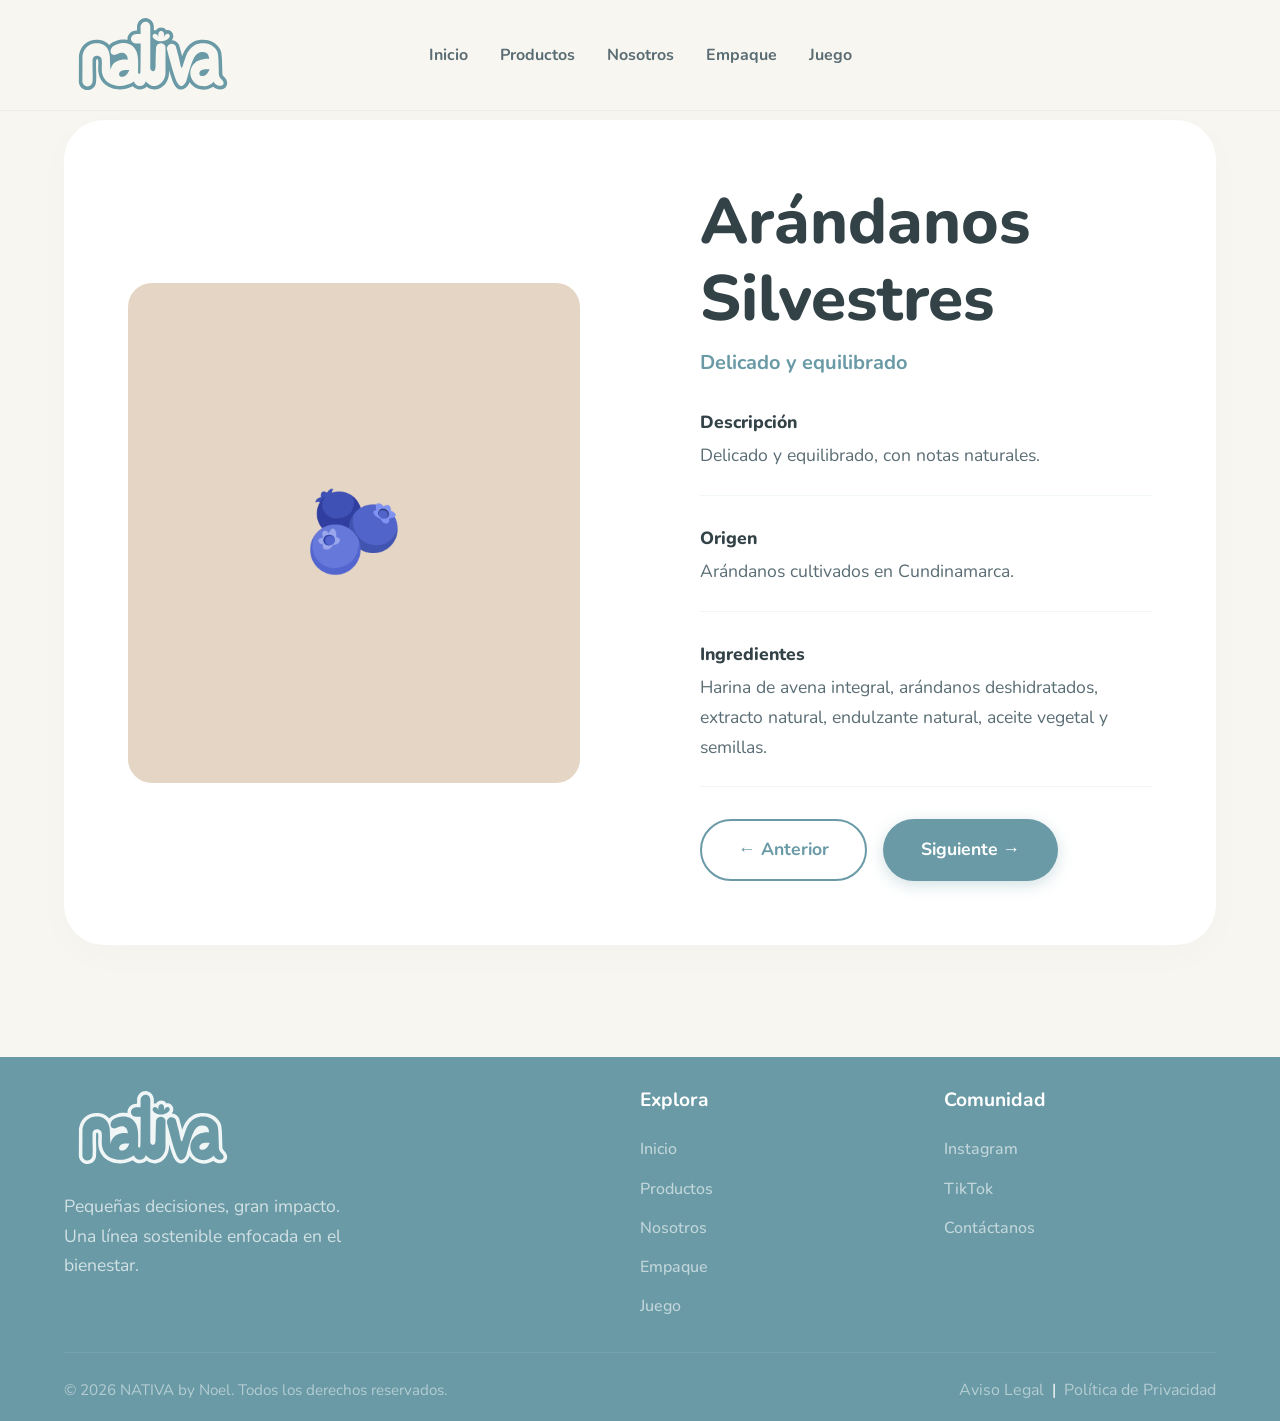
==== ArandanosSilvestres.html @ 36e85f1a "Remove producto.html and add new product pages for Arándanos Silvestres, Chocolate Oscuro, Fresa Nat" ====
<!doctype html>
<html lang="es">
  <head>
    <meta charset="UTF-8" />
    <meta name="viewport" content="width=device-width, initial-scale=1.0" />
    <title>Arándanos Silvestres - NATIVA by Noel</title>
    <link rel="preconnect" href="https://fonts.googleapis.com" />
    <link rel="preconnect" href="https://fonts.gstatic.com" crossorigin />
    <link
      href="https://fonts.googleapis.com/css2?family=Nunito:ital,wght@0,200..1000;1,200..1000&family=Poppins:ital,wght@0,100;0,200;0,300;0,400;0,500;0,600;0,700;0,800;0,900;1,100;1,200;1,300;1,400;1,500;1,600;1,700;1,800;1,900&display=swap"
      rel="stylesheet"
    />
    <link rel="stylesheet" href="styles.css" />
  </head>
  <body>
    <!-- NAVEGACIÓN -->
    <header class="header">
      <div class="container header__inner">
        <a href="index.html" class="header__logo"
          ><img src="src/logo.svg" alt="NATIVA Logo"
        /></a>

        <input type="checkbox" id="menu-toggle" class="menu-toggle" />
        <label for="menu-toggle" class="menu-icon">
          <span></span>
          <span></span>
          <span></span>
        </label>

        <nav class="nav">
          <ul class="nav__list">
            <li><a href="index.html#inicio" class="nav__link">Inicio</a></li>
            <li>
              <a href="index.html#productos" class="nav__link">Productos</a>
            </li>
            <li>
              <a href="index.html#sobre-nosotros" class="nav__link">Nosotros</a>
            </li>
            <li><a href="index.html#empaque" class="nav__link">Empaque</a></li>
            <li><a href="index.html#juego" class="nav__link">Juego</a></li>
          </ul>
        </nav>
      </div>
    </header>

    <!-- 3. SUBPÁGINA DE PRODUCTO -->
    <section class="product-detail">
      <div class="container">
        <div class="product-detail__grid">
          <div class="product-detail__image">🫐</div>

          <div class="product-detail__info">
            <h1>Arándanos Silvestres</h1>
            <p class="product-detail__flavor">Delicado y equilibrado</p>

            <div class="info-block">
              <h3>Descripción</h3>
              <p>Delicado y equilibrado, con notas naturales.</p>
            </div>

            <div class="info-block">
              <h3>Origen</h3>
              <p>Arándanos cultivados en Cundinamarca.</p>
            </div>

            <div class="info-block">
              <h3>Ingredientes</h3>
              <p>
                Harina de avena integral, arándanos deshidratados, extracto
                natural, endulzante natural, aceite vegetal y semillas.
              </p>
            </div>

            <div class="product-detail__actions">
              <a href="KiwiFresco.html" class="btn btn--secondary"
                >← Anterior</a
              >
              <a href="ChocolateOscuro.html" class="btn btn--primary"
                >Siguiente →</a
              >
            </div>
          </div>
        </div>
      </div>
    </section>

    <!-- FOOTER -->
    <footer class="footer" style="margin-top: 80px">
      <div class="container">
        <div class="footer__grid">
          <div class="footer__brand">
            <div class="footer__logo">
              <img src="src/logo.svg" alt="NATIVA Logo" />
            </div>
            <p class="footer__tagline">
              Pequeñas decisiones, gran impacto. Una línea sostenible enfocada
              en el bienestar.
            </p>
          </div>

          <div class="footer__links">
            <h4 class="footer__heading">Explora</h4>
            <ul>
              <li><a href="index.html#inicio">Inicio</a></li>
              <li><a href="index.html#productos">Productos</a></li>
              <li><a href="index.html#sobre-nosotros">Nosotros</a></li>
              <li><a href="index.html#empaque">Empaque</a></li>
              <li><a href="index.html#juego">Juego</a></li>
            </ul>
          </div>

          <div class="footer__socials">
            <h4 class="footer__heading">Comunidad</h4>
            <ul>
              <li><a href="#">Instagram</a></li>
              <li><a href="#">TikTok</a></li>
              <li><a href="#">Contáctanos</a></li>
            </ul>
          </div>
        </div>

        <div class="footer__bottom">
          <p class="footer__copyright">
            © 2026 NATIVA by Noel. Todos los derechos reservados.
          </p>
          <div class="footer__legal">
            <a href="#">Aviso Legal</a> &nbsp;|&nbsp;
            <a href="#">Política de Privacidad</a>
          </div>
        </div>
      </div>
    </footer>
  </body>
</html>
---- styles.css ----
/* ==========================================================================
   NATIVA BY NOEL - DESIGN SYSTEM & VARIABLES
   ========================================================================== */

:root {
  /* Colors */
  --color-primary: #699AA6;
  --color-bg: #f8f6f0;
  /* Derivado muy claro de off-white/crema */
  --color-secondary-1: #F8E8B3;
  /* Amarillo/Beige suave */
  --color-secondary-2: #DBE0BC;
  /* Verde olivo muy claro */
  --color-secondary-3: #CEDDD8;
  /* Gris verdoso claro */

  --color-text: #334247;
  --color-text-light: #5A6D74;
  --color-white: #ffffff;

  /* Typography */
  --font-primary: 'Nunito', sans-serif;

  /* Radii */
  --border-radius-pill: 50px;
  --border-radius-card: 24px;

  /* Spacing */
  --spacing-xs: 8px;
  --spacing-sm: 16px;
  --spacing-md: 24px;
  --spacing-lg: 32px;
  --spacing-xl: 64px;
  --spacing-xxl: 120px;
}

/* ==========================================================================
   RESET & GLOBAL
   ========================================================================== */

* {
  margin: 0;
  padding: 0;
  box-sizing: border-box;
}

html {
  font-size: 16px;
  scroll-behavior: smooth;
  scroll-padding-top: 90px;
}

body {
  font-family: var(--font-primary);
  background-color: var(--color-bg);
  color: var(--color-text);
  line-height: 1.7;
  overflow-x: hidden;
  -webkit-font-smoothing: antialiased;
}

a {
  text-decoration: none;
  color: inherit;
}

ul {
  list-style: none;
}

img {
  max-width: 100%;
  height: auto;
  display: block;
}

/* ==========================================================================
   TYPOGRAPHY
   ========================================================================== */

h1,
h2,
h3,
h4,
.font-bold {
  font-weight: 800;
  line-height: 1.2;
  color: var(--color-text);
}

h1 {
  font-size: clamp(2.5rem, 5vw, 4.5rem);
  margin-bottom: var(--spacing-md);
}

h2 {
  font-size: clamp(2rem, 4vw, 3rem);
  text-align: center;
  margin-bottom: var(--spacing-xl);
}

h3 {
  font-size: 1.5rem;
  margin-bottom: var(--spacing-sm);
}

p {
  margin-bottom: var(--spacing-md);
  font-size: 1.1rem;
  color: var(--color-text-light);
}

.text-center {
  text-align: center;
}

.text-primary {
  color: var(--color-primary);
}

/* ==========================================================================
   COMPONENTS
   ========================================================================== */

/* Buttons */
.btn {
  display: inline-block;
  padding: 14px 36px;
  border-radius: var(--border-radius-pill);
  font-family: var(--font-primary);
  font-weight: 700;
  font-size: 1.1rem;
  cursor: pointer;
  transition: all 0.3s cubic-bezier(0.25, 0.8, 0.25, 1);
  text-align: center;
  border: 2px solid transparent;
}

.btn--primary {
  background-color: var(--color-primary);
  color: var(--color-white);
  box-shadow: 0 4px 15px rgba(105, 154, 166, 0.3);
}

.btn--primary:hover {
  background-color: transparent;
  color: var(--color-primary);
  border-color: var(--color-primary);
  transform: translateY(-3px);
  box-shadow: 0 8px 25px rgba(105, 154, 166, 0.4);
}

.btn--secondary {
  background-color: transparent;
  color: var(--color-primary);
  border-color: var(--color-primary);
}

.btn--secondary:hover {
  background-color: var(--color-primary);
  color: var(--color-white);
  transform: translateY(-3px);
  box-shadow: 0 8px 25px rgba(105, 154, 166, 0.4);
}

/* Layout Utilities */
.container {
  max-width: 1200px;
  margin: 0 auto;
  padding: 0 var(--spacing-md);
}

section {
  padding: var(--spacing-lg) 0;
}

/* ==========================================================================
   HEADER / NAVBAR
   ========================================================================== */
.header {
  position: fixed;
  top: 0;
  left: 0;
  width: 100%;
  background-color: rgba(248, 246, 240, 0.85);
  backdrop-filter: blur(12px);
  z-index: 1000;
  padding: var(--spacing-sm) 0;
  border-bottom: 1px solid rgba(105, 154, 166, 0.1);
}

.header__inner {
  display: flex;
  align-items: center;
  position: relative;
}

.menu-toggle {
  display: none;
}

.menu-icon {
  display: none;
  cursor: pointer;
  flex-direction: column;
  gap: 6px;
  margin-left: auto;
  z-index: 1001;
}

.menu-icon span {
  display: block;
  width: 25px;
  height: 3px;
  background-color: var(--color-primary);
  border-radius: 2px;
  transition: all 0.3s ease;
}

.nav {
  position: absolute;
  left: 50%;
  transform: translateX(-50%);
}

.header__logo {
  display: flex;
  align-items: center;
}

.header__logo img {
  width: 178px;
  height: auto;
}

.nav__list {
  display: flex;
  gap: var(--spacing-lg);
}

.nav__link {
  font-weight: 700;
  color: var(--color-text-light);
  position: relative;
  transition: color 0.3s ease;
  font-size: 1rem;
}

.nav__link:hover {
  color: var(--color-primary);
}

.nav__link::after {
  content: '';
  position: absolute;
  width: 0;
  height: 2px;
  bottom: -4px;
  left: 0;
  background-color: var(--color-primary);
  transition: width 0.3s ease;
}

.nav__link:hover::after {
  width: 100%;
}

/* ==========================================================================
   HERO SECTION
   ========================================================================== */
.hero__banner {
  background-color: var(--color-primary);
  padding: 180px 0 80px;
  color: var(--color-white);
}

.hero__banner-inner {
  display: grid;
  grid-template-columns: 1fr 1fr;
  gap: var(--spacing-xl);
  align-items: center;
}

.hero__quote {
  color: var(--color-white);
  font-size: clamp(2.5rem, 5vw, 3.5rem);
  font-weight: 800;
  line-height: 1.25;
  margin-bottom: var(--spacing-lg);
}

.btn--white {
  background-color: var(--color-bg);
  color: var(--color-primary);
  font-weight: 800;
}

.btn--white:hover {
  background-color: var(--color-secondary-1);
  color: var(--color-primary);
  transform: translateY(-3px);
  box-shadow: 0 8px 25px rgba(0, 0, 0, 0.1);
}

.hero__banner-visual {
  display: flex;
  justify-content: center;
  align-items: center;
}

.hero__illustration {
  width: 100%;
  max-width: 480px;
  height: auto;
  display: block;
}

.hero__statement {
  background-color: var(--color-bg);
  padding: var(--spacing-xxl) 0;
  text-align: center;
}

.hero__statement-title {
  color: var(--color-primary);
  margin-bottom: var(--spacing-xl);
}

.hero__icons {
  display: flex;
  justify-content: center;
  gap: var(--spacing-xxl);
  margin-bottom: var(--spacing-xl);
}

.hero__icon-item {
  display: flex;
  flex-direction: column;
  align-items: center;
  gap: var(--spacing-md);
}

.icon-circle {
  width: 100px;
  height: 100px;
  display: flex;
  align-items: center;
  justify-content: center;
}

.icon-circle img {
  width: 100%;
  height: auto;
  display: block;
}

.hero__icon-item p {
  color: var(--color-primary);
  font-size: 1rem;
  font-weight: 600;
  margin: 0;
}

.hero__statement-text {
  max-width: 700px;
  margin: 0 auto var(--spacing-xl);
  color: var(--color-primary);
  font-size: 1.15rem;
  line-height: 1.8;
  font-weight: 500;
}

/* ==========================================================================
   PRODUCTOS SECTION
   ========================================================================== */
.products {
  background-color: var(--color-white);
  border-radius: 40px;
  margin: 0 var(--spacing-md);
  box-shadow: 0 10px 40px rgba(0, 0, 0, 0.02);
}

.products__intro {
  max-width: 700px;
  margin: 0 auto var(--spacing-xl);
  text-align: center;
  font-size: 1.2rem;
}

.products__grid {
  display: grid;
  grid-template-columns: repeat(auto-fit, minmax(250px, 1fr));
  gap: var(--spacing-lg);
}

.product-card {
  background: var(--color-bg);
  border-radius: var(--border-radius-card);
  padding: var(--spacing-xl) var(--spacing-md);
  text-align: center;
  transition: all 0.4s ease;
  position: relative;
  overflow: hidden;
  display: flex;
  flex-direction: column;
  align-items: center;
  justify-content: center;
  text-decoration: none;
  border: 1px solid transparent;
}

.product-card:hover {
  transform: translateY(-10px);
  box-shadow: 0 15px 35px rgba(105, 154, 166, 0.15);
  border-color: rgba(105, 154, 166, 0.3);
}

/* Círculos dinámicos de colores para los productos */
.product-card__visual {
  width: 150px;
  height: 150px;
  border-radius: 50%;
  margin: 0 auto var(--spacing-lg);
  display: flex;
  align-items: center;
  justify-content: center;
  font-size: 3rem;
  transition: transform 0.4s ease;
}

.product-card:hover .product-card__visual {
  transform: scale(1.1);
}

.product-card--chocolate .product-card__visual {
  background-color: #e5d5c5;
  color: #4a3b32;
}

.product-card--fresa .product-card__visual {
  background-color: #fce4ec;
  color: #d8435d;
}

.product-card--kiwi .product-card__visual {
  background-color: #e8f5e9;
  color: #4caf50;
}

.product-card--arandanos .product-card__visual {
  background-color: #e8eaf6;
  color: #3f51b5;
}

.product-card__title {
  font-size: 1.5rem;
  margin-bottom: var(--spacing-xs);
}

.product-card__desc {
  font-size: 1rem;
  margin-bottom: 0;
  color: var(--color-text-light);
}

/* ==========================================================================
   SOBRE NOSOTROS SECTION
   ========================================================================== */
.about {
  position: relative;
}

.about__grid {
  display: grid;
  grid-template-columns: 1fr 1fr;
  gap: var(--spacing-xl);
  align-items: center;
}

.about__visual {
  position: relative;
  padding-bottom: 80px;
}

.about__image-wrapper {
  height: 500px;
  border-radius: var(--border-radius-card);
  overflow: hidden;
  background-color: var(--color-secondary-3);
  box-shadow: 0 20px 40px rgba(0, 0, 0, 0.05);
}

.about__image-placeholder {
  width: 100%;
  height: 100%;
  display: flex;
  align-items: center;
  justify-content: center;
  font-weight: 800;
  color: var(--color-primary);
  background: linear-gradient(135deg, var(--color-secondary-3), #e2ebe7);
}

.about__context-box {
  background-color: var(--color-secondary-1);
  padding: var(--spacing-lg);
  border-radius: var(--border-radius-card);
  position: absolute;
  bottom: 20px;
  right: -30px;
  width: 75%;
  box-shadow: 0 15px 35px rgba(0, 0, 0, 0.08);
}


.about__context-box::before {
  content: '“';
  font-size: 6rem;
  color: rgba(255, 255, 255, 0.5);
  position: absolute;
  top: -10px;
  left: 15px;
  font-family: serif;
  line-height: 1;
}

.about__context {
  font-size: 1.05rem;
  font-style: italic;
  position: relative;
  z-index: 1;
}

.about__focus-list {
  margin-top: var(--spacing-lg);
  display: flex;
  flex-direction: column;
  gap: var(--spacing-md);
}

.focus-item {
  display: flex;
  align-items: center;
  gap: var(--spacing-md);
  background: var(--color-white);
  padding: var(--spacing-md);
  border-radius: var(--border-radius-card);
  box-shadow: 0 5px 15px rgba(0, 0, 0, 0.02);
}

.focus-item__icon {
  width: 50px;
  height: 50px;
  background-color: var(--color-secondary-3);
  border-radius: 50%;
  display: flex;
  align-items: center;
  justify-content: center;
  color: var(--color-primary);
  font-size: 1.5rem;
}

.focus-item__text {
  font-weight: 700;
  font-size: 1.1rem;
  margin: 0;
  color: var(--color-text);
}

/* ==========================================================================
   KIT & EMPAQUE SECTION
   ========================================================================== */
.packaging {
  background-color: var(--color-secondary-3);
  position: relative;
  overflow: hidden;
}

.packaging .container {
  display: grid;
  grid-template-columns: 1fr 1fr;
  gap: var(--spacing-xl);
  align-items: center;
}

.packaging__image-wrapper {
  background-color: var(--color-white);
  border-radius: var(--border-radius-card);
  height: 500px;
  display: flex;
  align-items: center;
  justify-content: center;
  box-shadow: 0 20px 40px rgba(0, 0, 0, 0.05);
}

.packaging__hexagon {
  width: 200px;
  height: 230px;
  background-color: var(--color-secondary-1);
  clip-path: polygon(50% 0%, 100% 25%, 100% 75%, 50% 100%, 0% 75%, 0% 25%);
  display: flex;
  align-items: center;
  justify-content: center;
  font-weight: 800;
  color: var(--color-primary);
  text-align: center;
  padding: 20px;
  box-shadow: inset 0 0 0 10px rgba(255, 255, 255, 0.5);
}

.packaging__content h2 {
  text-align: left;
  margin-bottom: var(--spacing-md);
}

.packaging__list {
  display: grid;
  grid-template-columns: 1fr 1fr;
  gap: var(--spacing-sm);
  margin: var(--spacing-lg) 0;
}

.packaging__list-item {
  display: flex;
  align-items: flex-start;
  gap: 10px;
  background: rgba(255, 255, 255, 0.5);
  padding: var(--spacing-sm);
  border-radius: 12px;
}

.packaging__list-item::before {
  content: '✓';
  color: var(--color-primary);
  font-weight: 800;
}

.kit-box {
  background: var(--color-white);
  padding: var(--spacing-md);
  border-radius: var(--border-radius-card);
  margin-top: var(--spacing-lg);
  border-left: 4px solid var(--color-primary);
}

.kit-box h3 {
  margin-bottom: 8px;
}

.kit-box p {
  margin-bottom: 0;
  font-size: 1rem;
}

/* ==========================================================================
   JUEGO SECTION
   ========================================================================== */
.game {
  background-color: var(--color-bg);
}

.game__intro {
  max-width: 800px;
  margin: 0 auto var(--spacing-xl);
  text-align: center;
}

.game__layout {
  display: grid;
  grid-template-columns: 1fr 1.5fr;
  gap: var(--spacing-xl);
  margin-bottom: var(--spacing-xl);
}

.game__rules-box {
  background: var(--color-white);
  padding: var(--spacing-lg);
  border-radius: var(--border-radius-card);
  box-shadow: 0 10px 30px rgba(0, 0, 0, 0.03);
}

.game__steps {
  counter-reset: game-steps;
  display: flex;
  flex-direction: column;
  gap: var(--spacing-md);
}

.game__step {
  display: flex;
  align-items: center;
  gap: var(--spacing-md);
  position: relative;
}

.game__step::before {
  counter-increment: game-steps;
  content: counter(game-steps);
  width: 32px;
  height: 32px;
  background-color: var(--color-primary);
  color: var(--color-white);
  border-radius: 50%;
  display: flex;
  align-items: center;
  justify-content: center;
  font-weight: 800;
  flex-shrink: 0;
}

.game__cards-grid {
  display: grid;
  grid-template-columns: 1fr 1fr;
  gap: var(--spacing-md);
}

.card-type {
  padding: var(--spacing-md);
  border-radius: var(--border-radius-card);
  text-align: center;
  display: flex;
  flex-direction: column;
  align-items: center;
  justify-content: center;
  height: 100%;
}

.card-type h4 {
  margin-bottom: 8px;
}

.card-type p {
  font-size: 0.95rem;
  margin-bottom: 0;
}

.card-type--positive {
  background-color: var(--color-secondary-2);
}

.card-type--negative {
  background-color: #f7e1d7;
}

.card-type--question {
  background-color: var(--color-secondary-1);
}

.card-type--challenge {
  background-color: var(--color-secondary-3);
}

.game__digital {
  background-color: var(--color-primary);
  color: var(--color-white);
  padding: var(--spacing-xl);
  border-radius: var(--border-radius-card);
  display: grid;
  grid-template-columns: 2fr 1fr;
  gap: var(--spacing-lg);
  align-items: center;
}

.game__digital p,
.game__digital h3 {
  color: var(--color-white);
}

.game__important-note {
  background-color: rgba(255, 255, 255, 0.1);
  border-left: 4px solid var(--color-secondary-1);
  padding: var(--spacing-md);
  border-radius: 0 12px 12px 0;
}

.game__important-note p {
  margin-bottom: 0;
  font-weight: 600;
  font-size: 1rem;
}

.qr-placeholder {
  width: 150px;
  height: 150px;
  background-color: var(--color-white);
  border-radius: 12px;
  margin: 0 auto;
  display: flex;
  flex-direction: column;
  align-items: center;
  justify-content: center;
  gap: 10px;
}

.qr-dots {
  display: grid;
  grid-template-columns: repeat(3, 1fr);
  gap: 4px;
}

.qr-dots span {
  width: 12px;
  height: 12px;
  background-color: var(--color-primary);
  border-radius: 2px;
}

/* ==========================================================================
   FOOTER
   ========================================================================== */
.footer {
  background-color: #699AA6;
  color: var(--color-white);
  padding: var(--spacing-lg) 0 var(--spacing-sm);
}

.footer__grid {
  display: grid;
  grid-template-columns: 2fr 1fr 1fr;
  gap: var(--spacing-lg);
  margin-bottom: var(--spacing-lg);
}

.footer__logo {
  display: block;
  margin-bottom: var(--spacing-md);
}

.footer__logo img {
  width: 178px;
  height: auto;
  filter: brightness(0) invert(1) opacity(0.9);
}

.footer__tagline {
  color: rgba(255, 255, 255, 0.7);
  max-width: 300px;
}

.footer__heading {
  font-size: 1.2rem;
  color: var(--color-white);
  margin-bottom: var(--spacing-md);
  font-weight: 700;
}

.footer__links ul,
.footer__socials ul {
  display: flex;
  flex-direction: column;
  gap: 12px;
}

.footer__links a,
.footer__socials a {
  color: rgba(255, 255, 255, 0.6);
  transition: color 0.3s ease;
  font-weight: 500;
}

.footer__links a:hover,
.footer__socials a:hover {
  color: var(--color-secondary-1);
}

.footer__bottom {
  display: flex;
  justify-content: space-between;
  align-items: center;
  border-top: 1px solid rgba(255, 255, 255, 0.1);
  padding-top: var(--spacing-md);
  flex-wrap: wrap;
  gap: 16px;
}

.footer__copyright {
  font-size: 0.95rem;
  color: rgba(255, 255, 255, 0.5);
  margin-bottom: 0;
}

.footer__legal a {
  color: rgba(255, 255, 255, 0.5);
  transition: color 0.3s ease;
}

.footer__legal a:hover {
  color: var(--color-secondary-1);
}

/* ==========================================================================
   PRODUCT SUBPAGE TEMPLATE SPECIFICS
   ========================================================================== */
.product-detail {
  padding-top: 120px;
  /* Offset for header */
}

.product-detail__grid {
  display: grid;
  grid-template-columns: 1fr 1fr;
  gap: var(--spacing-xxl);
  align-items: center;
  background: var(--color-white);
  border-radius: 40px;
  padding: var(--spacing-xl);
  box-shadow: 0 10px 40px rgba(0, 0, 0, 0.02);
}

.product-detail__image {
  background-color: #e5d5c5;
  /* Default chocolate */
  height: 500px;
  border-radius: var(--border-radius-card);
  display: flex;
  align-items: center;
  justify-content: center;
  font-size: 5rem;
}

.product-detail__info h1 {
  margin-bottom: var(--spacing-xs);
}

.product-detail__flavor {
  font-size: 1.25rem;
  color: var(--color-primary);
  font-weight: 700;
  margin-bottom: var(--spacing-lg);
}

.info-block {
  margin-bottom: var(--spacing-lg);
  padding-bottom: var(--spacing-md);
  border-bottom: 1px solid rgba(105, 154, 166, 0.1);
}

.info-block:last-child {
  border-bottom: none;
}

.info-block h3 {
  font-size: 1.1rem;
  color: var(--color-text);
  margin-bottom: 8px;
}

.info-block p {
  margin-bottom: 0;
}

.product-detail__actions {
  margin-top: 32px;
  display: flex;
  gap: 16px;
  flex-wrap: wrap;
}

/* ==========================================================================
   RESPONSIVE DESIGN (MOBILE ADAPTATIONS)
   ========================================================================== */
@media (max-width: 992px) {

  .hero__inner,
  .about__grid,
  .packaging .container,
  .game__layout,
  .product-detail__grid {
    grid-template-columns: 1fr;
  }

  .hero__content {
    order: 2;
    padding-right: 0;
    text-align: center;
  }

  .hero__image-wrapper {
    order: 1;
    height: 400px;
  }

  .hero__pillars {
    flex-direction: column;
  }

  .game__digital {
    grid-template-columns: 1fr;
    text-align: center;
  }

  .game__important-note {
    border-left: none;
    border-top: 4px solid var(--color-secondary-1);
    border-radius: 0 0 12px 12px;
  }

  .about__visual {
    padding-bottom: 0;
  }

  .about__context-box {
    position: relative;
    right: 0;
    width: 100%;
    margin-top: -60px;
  }

  .footer__grid {
    grid-template-columns: 1fr;
    text-align: center;
  }

  .footer__logo {
    display: flex;
    justify-content: center;
  }

  .footer__tagline {
    margin: 0 auto;
  }

  .footer__bottom {
    flex-direction: column-reverse;
    text-align: center;
    justify-content: center;
  }
}

@media (max-width: 768px) {
  :root {
    --spacing-xxl: 80px;
    --spacing-xl: 40px;
  }

  .menu-icon {
    display: flex;
  }

  .nav {
    position: fixed;
    top: 70px;
    left: 0;
    width: 100%;
    padding: var(--spacing-lg) 0 var(--spacing-xl);
    background-color: var(--color-bg);
    transform: translateY(-150%);
    transition: transform 0.4s ease-in-out;
    border-bottom: 2px solid rgba(105, 154, 166, 0.1);
    box-shadow: 0 15px 35px rgba(0, 0, 0, 0.08);
    z-index: 999;
  }

  .nav__list {
    flex-direction: column;
    align-items: center;
    gap: var(--spacing-md);
  }

  /* Reveal menu */
  .menu-toggle:checked~.nav {
    transform: translateY(0);
  }

  /* Hamburger to X animation */
  .menu-toggle:checked~.menu-icon span:nth-child(1) {
    transform: translateY(9px) rotate(45deg);
  }

  .menu-toggle:checked~.menu-icon span:nth-child(2) {
    opacity: 0;
  }

  .menu-toggle:checked~.menu-icon span:nth-child(3) {
    transform: translateY(-9px) rotate(-45deg);
  }

  .hero__banner-inner {
    grid-template-columns: 1fr;
    text-align: center;
  }

  .hero__illustration {
    max-width: 320px;
    margin: 0 auto;
  }

  .hero__icons {
    flex-direction: column;
    gap: var(--spacing-xl);
  }

  .hero__banner {
    padding: 140px 0 60px;
  }

  .packaging__list,
  .game__cards-grid {
    grid-template-columns: 1fr;
  }

  .products {
    margin: 0 var(--spacing-sm);
    border-radius: 20px;
  }

  .products__grid {
    grid-template-columns: 1fr;
  }

  .product-detail__image {
    height: 300px;
    font-size: 4rem;
  }

  .product-detail__grid {
    padding: var(--spacing-md);
    border-radius: 24px;
  }

  .btn {
    width: 100%;
  }
}
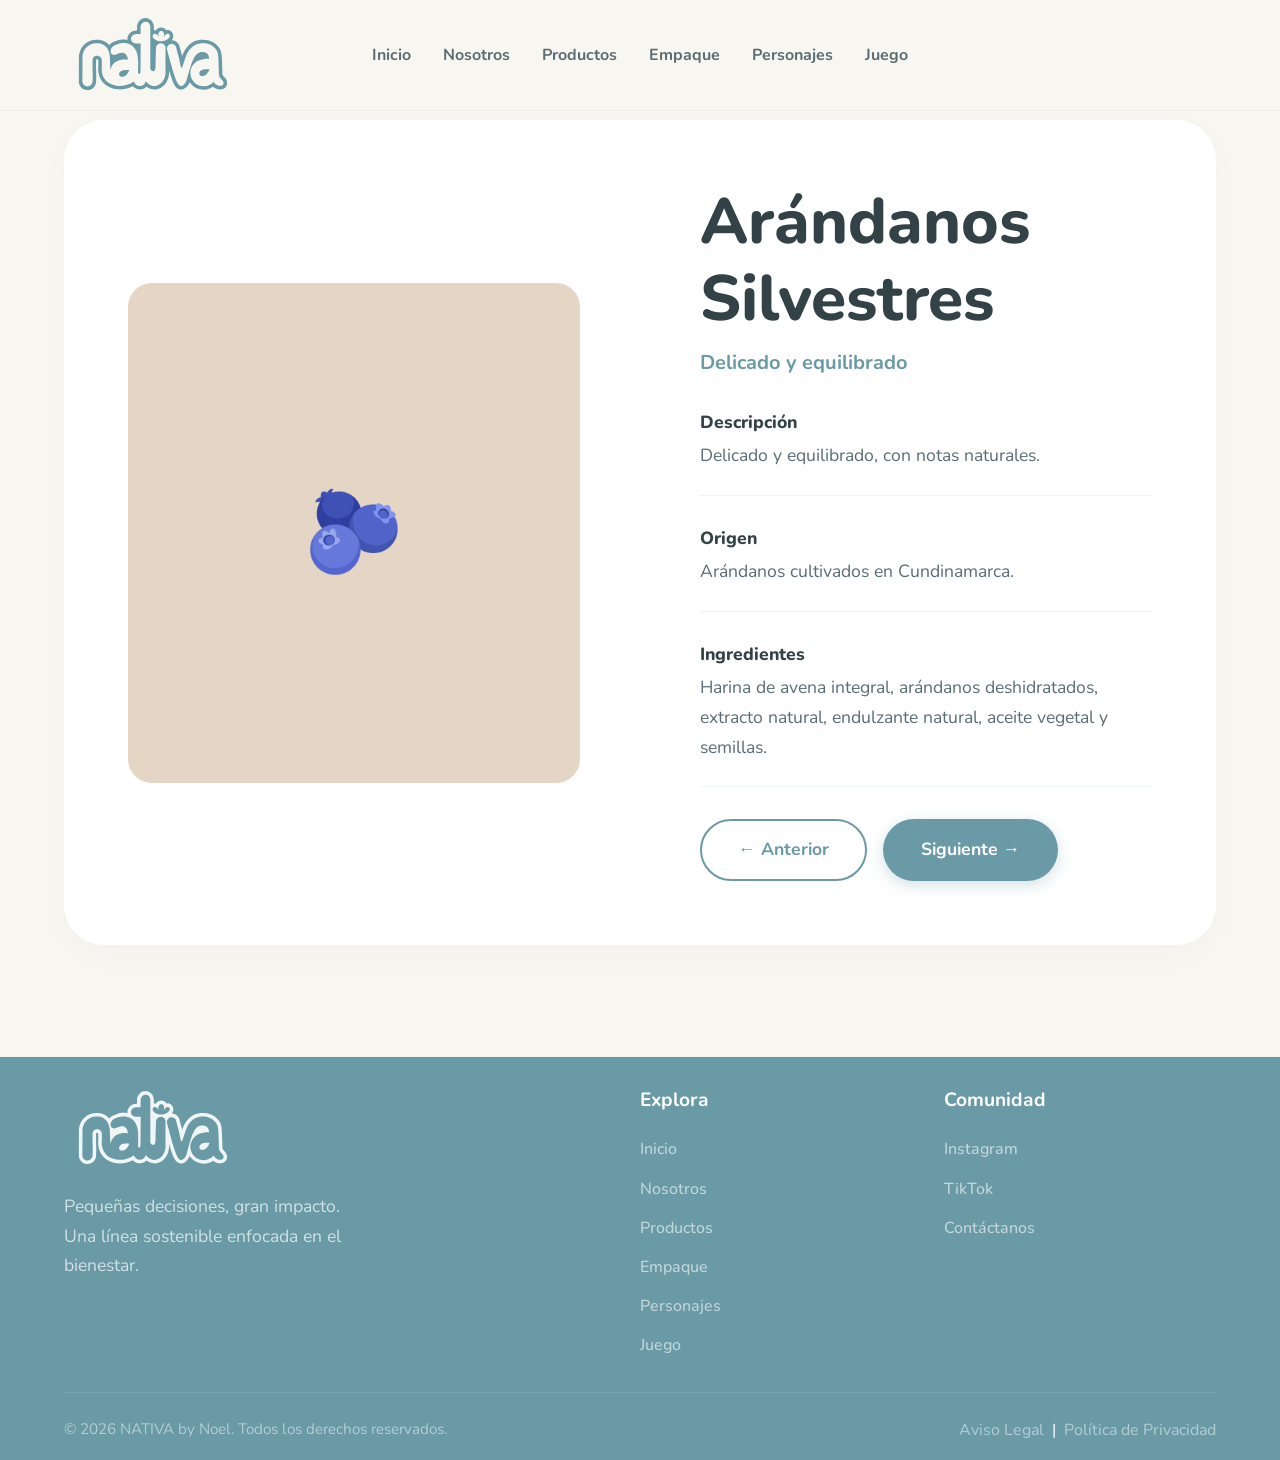
==== commit 2b31bc3a: "Refactor code structure for improved readability and maintainability" ====
--- a/ArandanosSilvestres.html
+++ b/ArandanosSilvestres.html
@@ -20,23 +20,25 @@
           ><img src="src/logo.svg" alt="NATIVA Logo"
         /></a>
 
-        <input type="checkbox" id="menu-toggle" class="menu-toggle" />
-        <label for="menu-toggle" class="menu-icon">
+        <button id="menu-toggle" class="menu-icon" aria-label="Abrir menú">
           <span></span>
           <span></span>
           <span></span>
-        </label>
+        </button>
 
         <nav class="nav">
           <ul class="nav__list">
             <li><a href="index.html#inicio" class="nav__link">Inicio</a></li>
             <li>
+              <a href="index.html#sobre-nosotros" class="nav__link">Nosotros</a>
+            </li>
+            <li>
               <a href="index.html#productos" class="nav__link">Productos</a>
             </li>
+            <li><a href="index.html#empaque" class="nav__link">Empaque</a></li>
             <li>
-              <a href="index.html#sobre-nosotros" class="nav__link">Nosotros</a>
+              <a href="index.html#personajes" class="nav__link">Personajes</a>
             </li>
-            <li><a href="index.html#empaque" class="nav__link">Empaque</a></li>
             <li><a href="index.html#juego" class="nav__link">Juego</a></li>
           </ul>
         </nav>
@@ -102,9 +104,10 @@
             <h4 class="footer__heading">Explora</h4>
             <ul>
               <li><a href="index.html#inicio">Inicio</a></li>
+              <li><a href="index.html#sobre-nosotros">Nosotros</a></li>
               <li><a href="index.html#productos">Productos</a></li>
-              <li><a href="index.html#sobre-nosotros">Nosotros</a></li>
               <li><a href="index.html#empaque">Empaque</a></li>
+              <li><a href="index.html#personajes">Personajes</a></li>
               <li><a href="index.html#juego">Juego</a></li>
             </ul>
           </div>
@@ -130,5 +133,6 @@
         </div>
       </div>
     </footer>
+    <script src="main.js"></script>
   </body>
 </html>
--- a/styles.css
+++ b/styles.css
@@ -4,22 +4,22 @@
 
 :root {
   /* Colors */
-  --color-primary: #699AA6;
+  --color-primary: #699aa6;
   --color-bg: #f8f6f0;
   /* Derivado muy claro de off-white/crema */
-  --color-secondary-1: #F8E8B3;
+  --color-secondary-1: #f8e8b3;
   /* Amarillo/Beige suave */
-  --color-secondary-2: #DBE0BC;
+  --color-secondary-2: #dbe0bc;
   /* Verde olivo muy claro */
-  --color-secondary-3: #CEDDD8;
+  --color-secondary-3: #ceddd8;
   /* Gris verdoso claro */
 
   --color-text: #334247;
-  --color-text-light: #5A6D74;
+  --color-text-light: #5a6d74;
   --color-white: #ffffff;
 
   /* Typography */
-  --font-primary: 'Nunito', sans-serif;
+  --font-primary: "Nunito", sans-serif;
 
   /* Radii */
   --border-radius-pill: 50px;
@@ -195,9 +195,6 @@
   position: relative;
 }
 
-.menu-toggle {
-  display: none;
-}
 
 .menu-icon {
   display: none;
@@ -226,6 +223,8 @@
 .header__logo {
   display: flex;
   align-items: center;
+  position: relative;
+  z-index: 1002; /* Ensure logo sits above mobile nav overlay */
 }
 
 .header__logo img {
@@ -251,7 +250,7 @@
 }
 
 .nav__link::after {
-  content: '';
+  content: "";
   position: absolute;
   width: 0;
   height: 2px;
@@ -461,6 +460,93 @@
   font-size: 1rem;
   margin-bottom: 0;
   color: var(--color-text-light);
+}
+
+/* ==========================================================================
+   PERSONAJES SECTION
+   ========================================================================== */
+.characters {
+  background-color: var(--color-bg);
+  padding: var(--spacing-xxl) 0;
+  text-align: center;
+}
+
+.characters__intro {
+  max-width: 800px;
+  margin: 0 auto var(--spacing-xl);
+  font-size: 1.15rem;
+  line-height: 1.8;
+  color: var(--color-text-light);
+  font-weight: 500;
+}
+
+.characters__grid {
+  display: grid;
+  grid-template-columns: repeat(auto-fit, minmax(260px, 1fr));
+  gap: var(--spacing-lg);
+  margin-top: var(--spacing-xl);
+}
+
+.character-card {
+  background: var(--color-white);
+  border-radius: var(--border-radius-card);
+  padding: var(--spacing-xl) var(--spacing-md);
+  text-align: center;
+  transition: all 0.4s ease;
+  border: 1px solid rgba(105, 154, 166, 0.1);
+  display: flex;
+  flex-direction: column;
+  align-items: center;
+}
+
+.character-card:hover {
+  transform: translateY(-10px);
+  box-shadow: 0 15px 35px rgba(105, 154, 166, 0.15);
+}
+
+.character-card__visual {
+  width: 140px;
+  height: 140px;
+  border-radius: 20px; /* Cuadrado con bordes redondeados */
+  margin: 0 auto var(--spacing-lg);
+  display: flex;
+  align-items: center;
+  justify-content: center;
+  overflow: hidden;
+}
+
+.character-card__visual img {
+  width: 100%;
+  height: 100%;
+  object-fit: cover;
+}
+
+.character-card--luma .character-card__visual {
+  background-color: #fce4ec;
+}
+
+.character-card--mia .character-card__visual {
+  background-color: #fff3e0;
+}
+
+.character-card--nela .character-card__visual {
+  background-color: #fff8e1;
+}
+
+.character-card--rio .character-card__visual {
+  background-color: #e3f2fd;
+}
+
+.character-card__title {
+  color: var(--color-primary);
+  font-size: 1.4rem;
+  margin-bottom: var(--spacing-sm);
+}
+
+.character-card__desc {
+  font-size: 1rem;
+  color: var(--color-text-light);
+  line-height: 1.6;
 }
 
 /* ==========================================================================
@@ -512,9 +598,8 @@
   box-shadow: 0 15px 35px rgba(0, 0, 0, 0.08);
 }
 
-
 .about__context-box::before {
-  content: '“';
+  content: "“";
   font-size: 6rem;
   color: rgba(255, 255, 255, 0.5);
   position: absolute;
@@ -630,7 +715,7 @@
 }
 
 .packaging__list-item::before {
-  content: '✓';
+  content: "✓";
   color: var(--color-primary);
   font-weight: 800;
 }
@@ -809,7 +894,7 @@
    FOOTER
    ========================================================================== */
 .footer {
-  background-color: #699AA6;
+  background-color: #699aa6;
   color: var(--color-white);
   padding: var(--spacing-lg) 0 var(--spacing-sm);
 }
@@ -960,7 +1045,6 @@
    RESPONSIVE DESIGN (MOBILE ADAPTATIONS)
    ========================================================================== */
 @media (max-width: 992px) {
-
   .hero__inner,
   .about__grid,
   .packaging .container,
@@ -1039,16 +1123,16 @@
 
   .nav {
     position: fixed;
-    top: 70px;
+    top: 0;
     left: 0;
     width: 100%;
-    padding: var(--spacing-lg) 0 var(--spacing-xl);
+    padding: 100px 0 var(--spacing-xl); /* Increased padding to hide under transparent header */
     background-color: var(--color-bg);
     transform: translateY(-150%);
-    transition: transform 0.4s ease-in-out;
+    transition: transform 0.4s cubic-bezier(0.4, 0, 0.2, 1);
     border-bottom: 2px solid rgba(105, 154, 166, 0.1);
-    box-shadow: 0 15px 35px rgba(0, 0, 0, 0.08);
-    z-index: 999;
+    box-shadow: 0 15px 35px rgba(0, 0, 0, 0.1);
+    z-index: 990; /* Keep it under logo and menu icon in header context */
   }
 
   .nav__list {
@@ -1058,20 +1142,20 @@
   }
 
   /* Reveal menu */
-  .menu-toggle:checked~.nav {
+  .nav.active {
     transform: translateY(0);
   }
 
   /* Hamburger to X animation */
-  .menu-toggle:checked~.menu-icon span:nth-child(1) {
+  .menu-icon.active span:nth-child(1) {
     transform: translateY(9px) rotate(45deg);
   }
 
-  .menu-toggle:checked~.menu-icon span:nth-child(2) {
+  .menu-icon.active span:nth-child(2) {
     opacity: 0;
   }
 
-  .menu-toggle:checked~.menu-icon span:nth-child(3) {
+  .menu-icon.active span:nth-child(3) {
     transform: translateY(-9px) rotate(-45deg);
   }
 
@@ -1121,4 +1205,50 @@
   .btn {
     width: 100%;
   }
-}+}
+
+/* ==========================================================================
+   DYNAMIC JS STYLES
+   ========================================================================== */
+.header {
+  transition: all 0.3s ease;
+}
+
+.header--scrolled {
+  box-shadow: 0 10px 30px rgba(0, 0, 0, 0.1);
+  padding-top: 10px;
+  padding-bottom: 10px;
+  background-color: rgba(255, 255, 255, 0.98);
+  backdrop-filter: blur(10px);
+}
+
+button.menu-icon {
+  background: none;
+  border: none;
+  cursor: pointer;
+  padding: 5px;
+  z-index: 1002;
+  position: relative;
+}
+
+/* ==========================================================================
+   SCROLL ANIMATIONS (INTERSECTION OBSERVER)
+   ========================================================================== */
+.reveal-hidden {
+  opacity: 0;
+  transform: translateY(40px);
+  transition: opacity 0.8s ease-out, transform 0.8s cubic-bezier(0.2, 0.8, 0.2, 1);
+}
+
+.reveal-visible {
+  opacity: 1;
+  transform: translateY(0);
+}
+
+/* Optional scale-up reveal for packaging image */
+.packaging__image-wrapper.reveal-hidden {
+  transform: scale(0.9) translateY(40px);
+}
+.packaging__image-wrapper.reveal-visible {
+  transform: scale(1) translateY(0);
+}
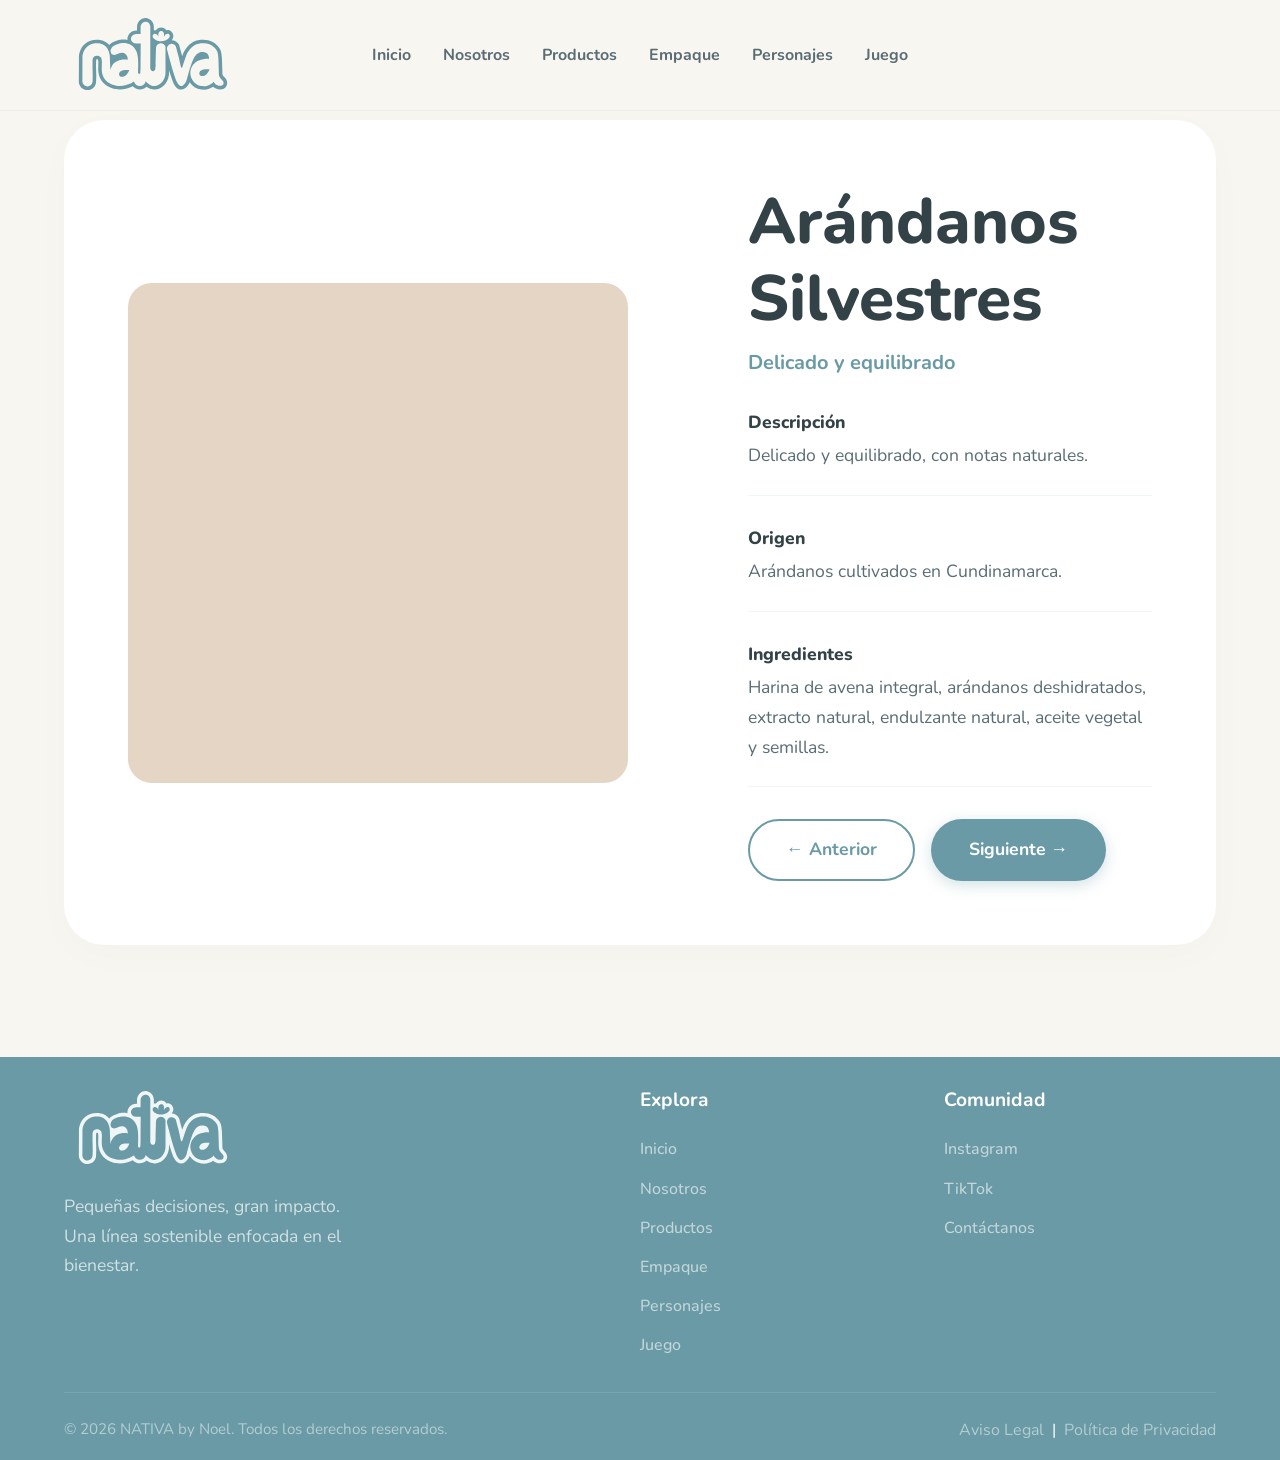
==== commit 64263b6c: "feat: replace static product emoji icons with interactive Pacdora 3D iframes" ====
--- a/ArandanosSilvestres.html
+++ b/ArandanosSilvestres.html
@@ -49,7 +49,9 @@
     <section class="product-detail">
       <div class="container">
         <div class="product-detail__grid">
-          <div class="product-detail__image">🫐</div>
+          <div class="product-detail__image">
+            <iframe title="" allowfullscreen style="border:none;" width="500" height="500" src="https://www.pacdora.com/share?filter_url=ps36jdqv7d" ></iframe>
+          </div>
 
           <div class="product-detail__info">
             <h1>Arándanos Silvestres</h1>
--- a/styles.css
+++ b/styles.css
@@ -195,7 +195,6 @@
   position: relative;
 }
 
-
 .menu-icon {
   display: none;
   cursor: pointer;
@@ -414,17 +413,18 @@
   border-color: rgba(105, 154, 166, 0.3);
 }
 
-/* Círculos dinámicos de colores para los productos */
+/* Cuadrados dinámicos de colores para los productos */
 .product-card__visual {
-  width: 150px;
-  height: 150px;
-  border-radius: 50%;
+  width: 140px;
+  height: 140px;
+  border-radius: 20px; /* Igual a los personajes: cuadrado con bordes redondeados */
   margin: 0 auto var(--spacing-lg);
   display: flex;
   align-items: center;
   justify-content: center;
   font-size: 3rem;
   transition: transform 0.4s ease;
+  overflow: hidden;
 }
 
 .product-card:hover .product-card__visual {
@@ -507,34 +507,16 @@
 .character-card__visual {
   width: 140px;
   height: 140px;
-  border-radius: 20px; /* Cuadrado con bordes redondeados */
   margin: 0 auto var(--spacing-lg);
   display: flex;
   align-items: center;
   justify-content: center;
-  overflow: hidden;
 }
 
 .character-card__visual img {
   width: 100%;
   height: 100%;
-  object-fit: cover;
-}
-
-.character-card--luma .character-card__visual {
-  background-color: #fce4ec;
-}
-
-.character-card--mia .character-card__visual {
-  background-color: #fff3e0;
-}
-
-.character-card--nela .character-card__visual {
-  background-color: #fff8e1;
-}
-
-.character-card--rio .character-card__visual {
-  background-color: #e3f2fd;
+  object-fit: contain;
 }
 
 .character-card__title {
@@ -808,6 +790,41 @@
   align-items: center;
   justify-content: center;
   height: 100%;
+  position: relative;
+  overflow: hidden;
+  transition: transform 0.3s ease, box-shadow 0.3s ease;
+  box-shadow: 0 5px 15px rgba(0, 0, 0, 0.05);
+  z-index: 1;
+}
+
+.card-type::after {
+  content: "";
+  position: absolute;
+  top: 0; left: 0; right: 0; bottom: 0;
+  background-image: url('src/REPITE INSTRUCCIONES.png');
+  background-size: cover;
+  background-position: center;
+  opacity: 0.85;
+  mix-blend-mode: multiply;
+  z-index: -1;
+  pointer-events: none;
+}
+
+.card-type:hover {
+  transform: translateY(-5px);
+  box-shadow: 0 10px 25px rgba(0, 0, 0, 0.1);
+}
+
+.card-type__icon {
+  width: 64px;
+  height: auto;
+  margin-bottom: var(--spacing-sm);
+  transition: transform 0.3s ease;
+  filter: drop-shadow(0 4px 6px rgba(0, 0, 0, 0.05));
+}
+
+.card-type:hover .card-type__icon {
+  transform: scale(1.1);
 }
 
 .card-type h4 {
@@ -1237,7 +1254,9 @@
 .reveal-hidden {
   opacity: 0;
   transform: translateY(40px);
-  transition: opacity 0.8s ease-out, transform 0.8s cubic-bezier(0.2, 0.8, 0.2, 1);
+  transition:
+    opacity 0.8s ease-out,
+    transform 0.8s cubic-bezier(0.2, 0.8, 0.2, 1);
 }
 
 .reveal-visible {
@@ -1252,3 +1271,59 @@
 .packaging__image-wrapper.reveal-visible {
   transform: scale(1) translateY(0);
 }
+
+/* ==========================================================================
+   MICRO-INTERACCTIONS & ANIMATIONS
+   ========================================================================== */
+
+/* 1. Levitation Effect (Hero Illustration) */
+@keyframes floatY {
+  0%,
+  100% {
+    transform: translateY(0);
+  }
+  50% {
+    transform: translateY(-18px);
+  }
+}
+.hero__illustration {
+  animation: floatY 5s ease-in-out infinite;
+}
+
+/* 2. Playful Wiggle/Tilt on Characters (Hover) */
+.character-card__visual img {
+  transition: transform 0.5s cubic-bezier(0.34, 1.56, 0.64, 1);
+}
+.character-card:hover .character-card__visual img {
+  transform: scale(1.15) rotate(6deg);
+}
+.character-card:nth-child(even):hover .character-card__visual img {
+  transform: scale(1.15) rotate(-6deg);
+}
+
+/* 3. Pulse Effect (Buttons) */
+@keyframes heartPulse {
+  0% {
+    transform: scale(1);
+    box-shadow: 0 0 0 0 rgba(255, 255, 255, 0.7);
+  }
+  50% {
+    transform: scale(1.02);
+    box-shadow: 0 0 0 15px rgba(255, 255, 255, 0);
+  }
+  100% {
+    transform: scale(1);
+    box-shadow: 0 0 0 0 rgba(255, 255, 255, 0);
+  }
+}
+
+.hero__banner .btn--white {
+  /* Applying pulse only to the main call-to-action button to avoid overwhelming */
+  animation: heartPulse 2.5s infinite running;
+}
+.hero__banner .btn--white:hover {
+  /* Stop pulsing and go to default hover */
+  animation-play-state: paused;
+  transform: translateY(-3px);
+  box-shadow: 0 8px 25px rgba(0, 0, 0, 0.1);
+}
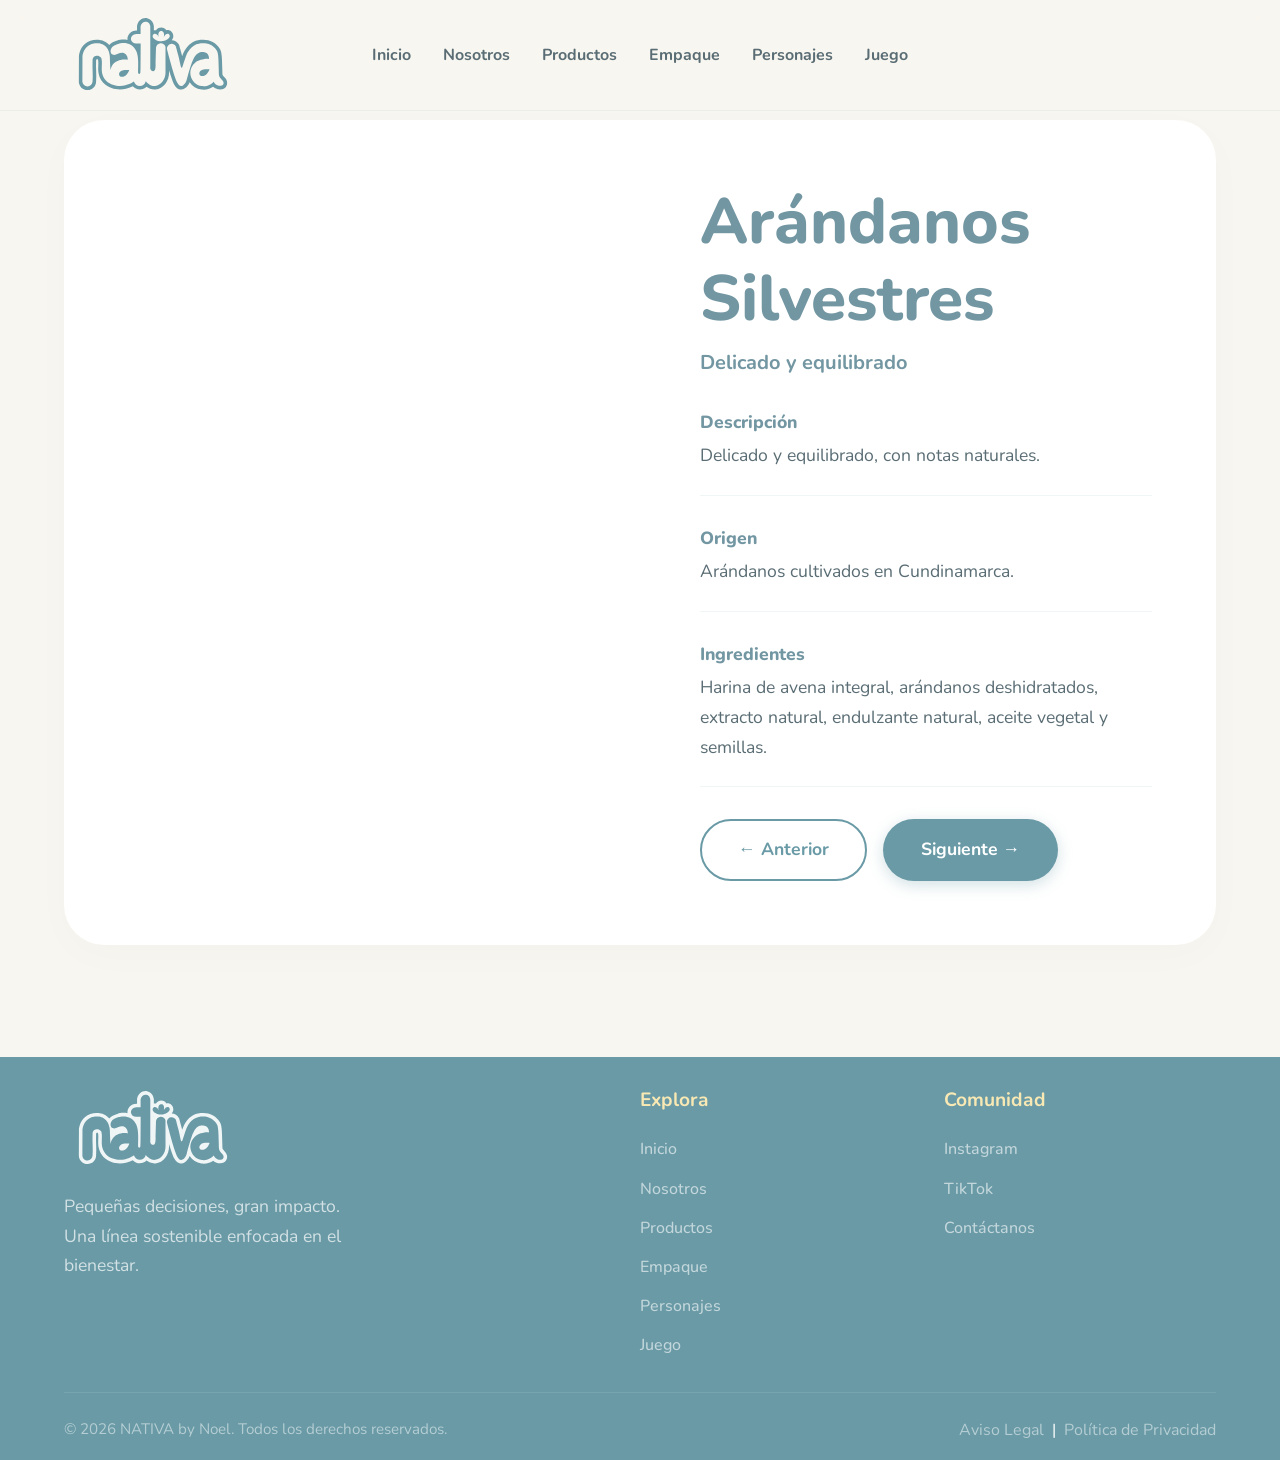
==== commit 33b1e8f0: "feat: actualizar iframes de productos para que se adapten al contenedor y mejorar la animación de el" ====
--- a/ArandanosSilvestres.html
+++ b/ArandanosSilvestres.html
@@ -50,7 +50,12 @@
       <div class="container">
         <div class="product-detail__grid">
           <div class="product-detail__image">
-            <iframe title="" allowfullscreen style="border:none;" width="500" height="500" src="https://www.pacdora.com/share?filter_url=ps36jdqv7d" ></iframe>
+            <iframe
+              title=""
+              allowfullscreen
+              style="border: none; width: 100%; height: 100%"
+              src="https://www.pacdora.com/share?filter_url=pswmdab4eb"
+            ></iframe>
           </div>
 
           <div class="product-detail__info">
--- a/styles.css
+++ b/styles.css
@@ -85,7 +85,7 @@
 .font-bold {
   font-weight: 800;
   line-height: 1.2;
-  color: var(--color-text);
+  color: #7296a2;
 }
 
 h1 {
@@ -280,7 +280,7 @@
 }
 
 .hero__quote {
-  color: var(--color-white);
+  color: #f8f2e0;
   font-size: clamp(2.5rem, 5vw, 3.5rem);
   font-weight: 800;
   line-height: 1.25;
@@ -288,7 +288,7 @@
 }
 
 .btn--white {
-  background-color: var(--color-bg);
+  background-color: #f8f2e0;
   color: var(--color-primary);
   font-weight: 800;
 }
@@ -320,7 +320,7 @@
 }
 
 .hero__statement-title {
-  color: var(--color-primary);
+  color: #7296a2;
   margin-bottom: var(--spacing-xl);
 }
 
@@ -374,7 +374,7 @@
 .products {
   background-color: var(--color-white);
   border-radius: 40px;
-  margin: 0 var(--spacing-md);
+  margin: 0 var(--spacing-md) var(--spacing-xxl);
   box-shadow: 0 10px 40px rgba(0, 0, 0, 0.02);
 }
 
@@ -415,40 +415,39 @@
 
 /* Cuadrados dinámicos de colores para los productos */
 .product-card__visual {
-  width: 140px;
-  height: 140px;
-  border-radius: 20px; /* Igual a los personajes: cuadrado con bordes redondeados */
-  margin: 0 auto var(--spacing-lg);
+  width: 100%;
+  height: 250px;
+  margin: 0 auto var(--spacing-md);
   display: flex;
   align-items: center;
   justify-content: center;
-  font-size: 3rem;
   transition: transform 0.4s ease;
-  overflow: hidden;
+}
+
+.product-card__visual img {
+  max-height: 100%;
+  width: auto;
+  object-fit: contain;
 }
 
 .product-card:hover .product-card__visual {
-  transform: scale(1.1);
+  transform: scale(1.05);
 }
 
 .product-card--chocolate .product-card__visual {
-  background-color: #e5d5c5;
-  color: #4a3b32;
+  background-color: transparent;
 }
 
 .product-card--fresa .product-card__visual {
-  background-color: #fce4ec;
-  color: #d8435d;
+  background-color: transparent;
 }
 
 .product-card--kiwi .product-card__visual {
-  background-color: #e8f5e9;
-  color: #4caf50;
+  background-color: transparent;
 }
 
 .product-card--arandanos .product-card__visual {
-  background-color: #e8eaf6;
-  color: #3f51b5;
+  background-color: transparent;
 }
 
 .product-card__title {
@@ -520,7 +519,7 @@
 }
 
 .character-card__title {
-  color: var(--color-primary);
+  color: #7296a2;
   font-size: 1.4rem;
   margin-bottom: var(--spacing-sm);
 }
@@ -547,7 +546,6 @@
 
 .about__visual {
   position: relative;
-  padding-bottom: 80px;
 }
 
 .about__image-wrapper {
@@ -570,32 +568,26 @@
 }
 
 .about__context-box {
-  background-color: var(--color-secondary-1);
-  padding: var(--spacing-lg);
-  border-radius: var(--border-radius-card);
-  position: absolute;
-  bottom: 20px;
-  right: -30px;
-  width: 75%;
-  box-shadow: 0 15px 35px rgba(0, 0, 0, 0.08);
+  padding: var(--spacing-xs) 0 var(--spacing-xs) var(--spacing-lg);
+  border-left: 4px solid var(--color-primary);
+  position: relative;
+  width: 100%;
+  margin-top: var(--spacing-lg);
+  margin-bottom: var(--spacing-lg);
 }
 
 .about__context-box::before {
-  content: "“";
-  font-size: 6rem;
-  color: rgba(255, 255, 255, 0.5);
-  position: absolute;
-  top: -10px;
-  left: 15px;
-  font-family: serif;
-  line-height: 1;
+  display: none; /* Quitamos las comillas gigantes */
 }
 
 .about__context {
-  font-size: 1.05rem;
+  font-size: 1.15rem;
   font-style: italic;
+  color: var(--color-text-light);
+  line-height: 1.6;
   position: relative;
   z-index: 1;
+  margin: 0;
 }
 
 .about__focus-list {
@@ -616,22 +608,22 @@
 }
 
 .focus-item__icon {
-  width: 50px;
-  height: 50px;
+  width: 64px;
+  height: 64px;
   background-color: var(--color-secondary-3);
   border-radius: 50%;
   display: flex;
   align-items: center;
   justify-content: center;
-  color: var(--color-primary);
-  font-size: 1.5rem;
+  flex-shrink: 0;
+  padding: 12px;
 }
 
 .focus-item__text {
   font-weight: 700;
   font-size: 1.1rem;
   margin: 0;
-  color: var(--color-text);
+  color: #7296a2;
 }
 
 /* ==========================================================================
@@ -792,7 +784,9 @@
   height: 100%;
   position: relative;
   overflow: hidden;
-  transition: transform 0.3s ease, box-shadow 0.3s ease;
+  transition:
+    transform 0.3s ease,
+    box-shadow 0.3s ease;
   box-shadow: 0 5px 15px rgba(0, 0, 0, 0.05);
   z-index: 1;
 }
@@ -800,8 +794,11 @@
 .card-type::after {
   content: "";
   position: absolute;
-  top: 0; left: 0; right: 0; bottom: 0;
-  background-image: url('src/REPITE INSTRUCCIONES.png');
+  top: 0;
+  left: 0;
+  right: 0;
+  bottom: 0;
+  background-image: url("src/REPITE INSTRUCCIONES.png");
   background-size: cover;
   background-position: center;
   opacity: 0.85;
@@ -865,7 +862,7 @@
 
 .game__digital p,
 .game__digital h3 {
-  color: var(--color-white);
+  color: #f8e8b3;
 }
 
 .game__important-note {
@@ -941,7 +938,7 @@
 
 .footer__heading {
   font-size: 1.2rem;
-  color: var(--color-white);
+  color: #f8e8b3;
   margin-bottom: var(--spacing-md);
   font-weight: 700;
 }
@@ -1010,14 +1007,12 @@
 }
 
 .product-detail__image {
-  background-color: #e5d5c5;
-  /* Default chocolate */
+  background-color: transparent;
+  width: 100%;
   height: 500px;
-  border-radius: var(--border-radius-card);
   display: flex;
   align-items: center;
   justify-content: center;
-  font-size: 5rem;
 }
 
 .product-detail__info h1 {
@@ -1026,7 +1021,7 @@
 
 .product-detail__flavor {
   font-size: 1.25rem;
-  color: var(--color-primary);
+  color: #7296a2;
   font-weight: 700;
   margin-bottom: var(--spacing-lg);
 }
@@ -1043,7 +1038,7 @@
 
 .info-block h3 {
   font-size: 1.1rem;
-  color: var(--color-text);
+  color: #7296a2;
   margin-bottom: 8px;
 }
 
@@ -1100,11 +1095,13 @@
     padding-bottom: 0;
   }
 
+  .about__image-wrapper {
+    height: auto;
+    aspect-ratio: 1 / 1;
+  }
+
   .about__context-box {
-    position: relative;
-    right: 0;
-    width: 100%;
-    margin-top: -60px;
+    margin-top: var(--spacing-lg);
   }
 
   .footer__grid {
@@ -1195,13 +1192,18 @@
     padding: 140px 0 60px;
   }
 
+  .packaging__image-wrapper {
+    height: 350px;
+    margin-bottom: var(--spacing-lg);
+  }
+
   .packaging__list,
   .game__cards-grid {
     grid-template-columns: 1fr;
   }
 
   .products {
-    margin: 0 var(--spacing-sm);
+    margin: 0 var(--spacing-sm) var(--spacing-xl);
     border-radius: 20px;
   }
 
@@ -1264,6 +1266,93 @@
   transform: translateY(0);
 }
 
+/* Staggering para elementos hermanos cuando aparecen juntos */
+.hero__icons .hero__icon-item:nth-child(1) {
+  transition-delay: 0.1s;
+}
+.hero__icons .hero__icon-item:nth-child(2) {
+  transition-delay: 0.3s;
+}
+.hero__icons .hero__icon-item:nth-child(3) {
+  transition-delay: 0.5s;
+}
+
+.focus-item:nth-child(1) {
+  transition-delay: 0.2s;
+}
+.focus-item:nth-child(2) {
+  transition-delay: 0.4s;
+}
+.focus-item:nth-child(3) {
+  transition-delay: 0.6s;
+}
+
+.product-card:nth-child(1) {
+  transition-delay: 0.1s;
+}
+.product-card:nth-child(2) {
+  transition-delay: 0.2s;
+}
+.product-card:nth-child(3) {
+  transition-delay: 0.3s;
+}
+.product-card:nth-child(4) {
+  transition-delay: 0.4s;
+}
+
+.character-card:nth-child(1) {
+  transition-delay: 0.1s;
+}
+.character-card:nth-child(2) {
+  transition-delay: 0.2s;
+}
+.character-card:nth-child(3) {
+  transition-delay: 0.3s;
+}
+.character-card:nth-child(4) {
+  transition-delay: 0.4s;
+}
+
+.card-type:nth-child(1) {
+  transition-delay: 0.1s;
+}
+.card-type:nth-child(2) {
+  transition-delay: 0.2s;
+}
+.card-type:nth-child(3) {
+  transition-delay: 0.3s;
+}
+.card-type:nth-child(4) {
+  transition-delay: 0.4s;
+}
+
+.packaging__content > *:nth-child(1) {
+  transition-delay: 0.1s;
+}
+.packaging__content > *:nth-child(2) {
+  transition-delay: 0.2s;
+}
+.packaging__content > *:nth-child(3) {
+  transition-delay: 0.3s;
+}
+.packaging__content > *:nth-child(4) {
+  transition-delay: 0.4s;
+}
+
+/* Staggering para subpáginas de productos */
+.info-block:nth-of-type(1) {
+  transition-delay: 0.1s;
+}
+.info-block:nth-of-type(2) {
+  transition-delay: 0.2s;
+}
+.info-block:nth-of-type(3) {
+  transition-delay: 0.3s;
+}
+.product-detail__actions {
+  transition-delay: 0.4s;
+}
+
 /* Optional scale-up reveal for packaging image */
 .packaging__image-wrapper.reveal-hidden {
   transform: scale(0.9) translateY(40px);
